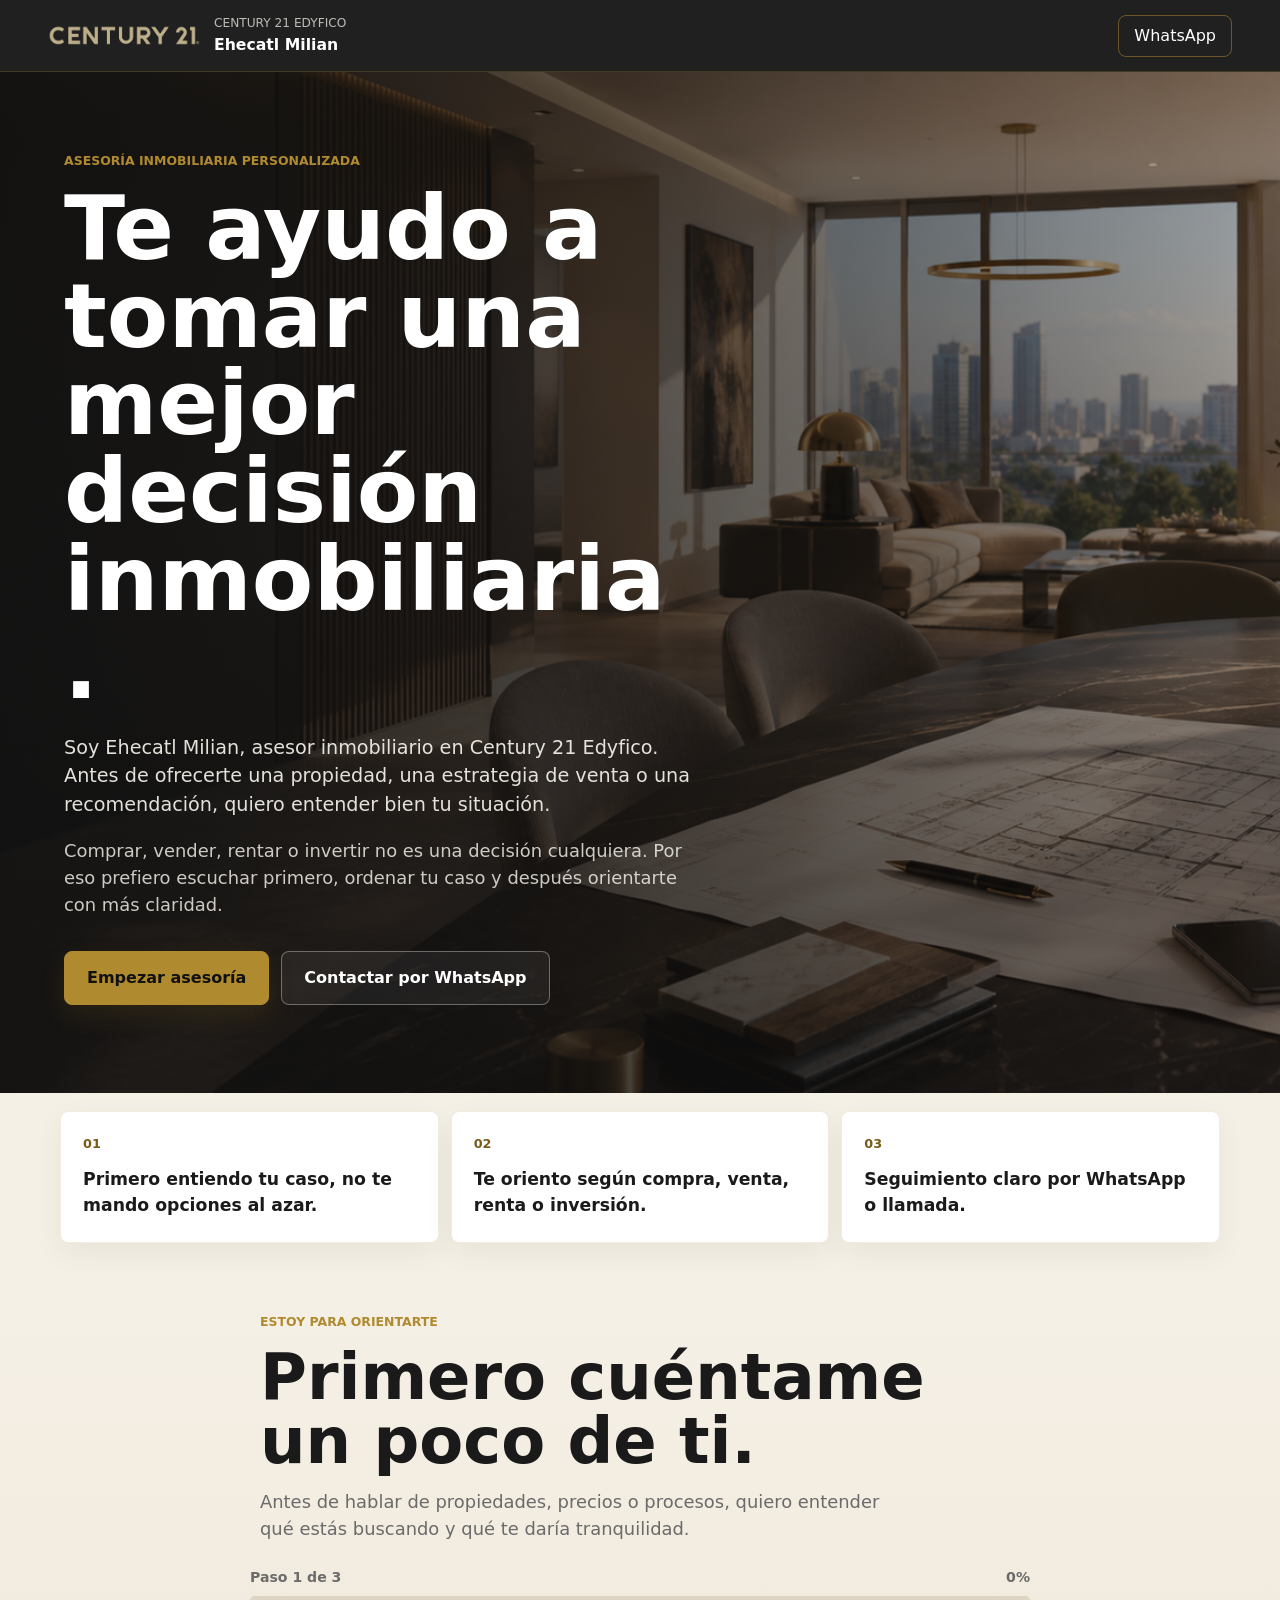
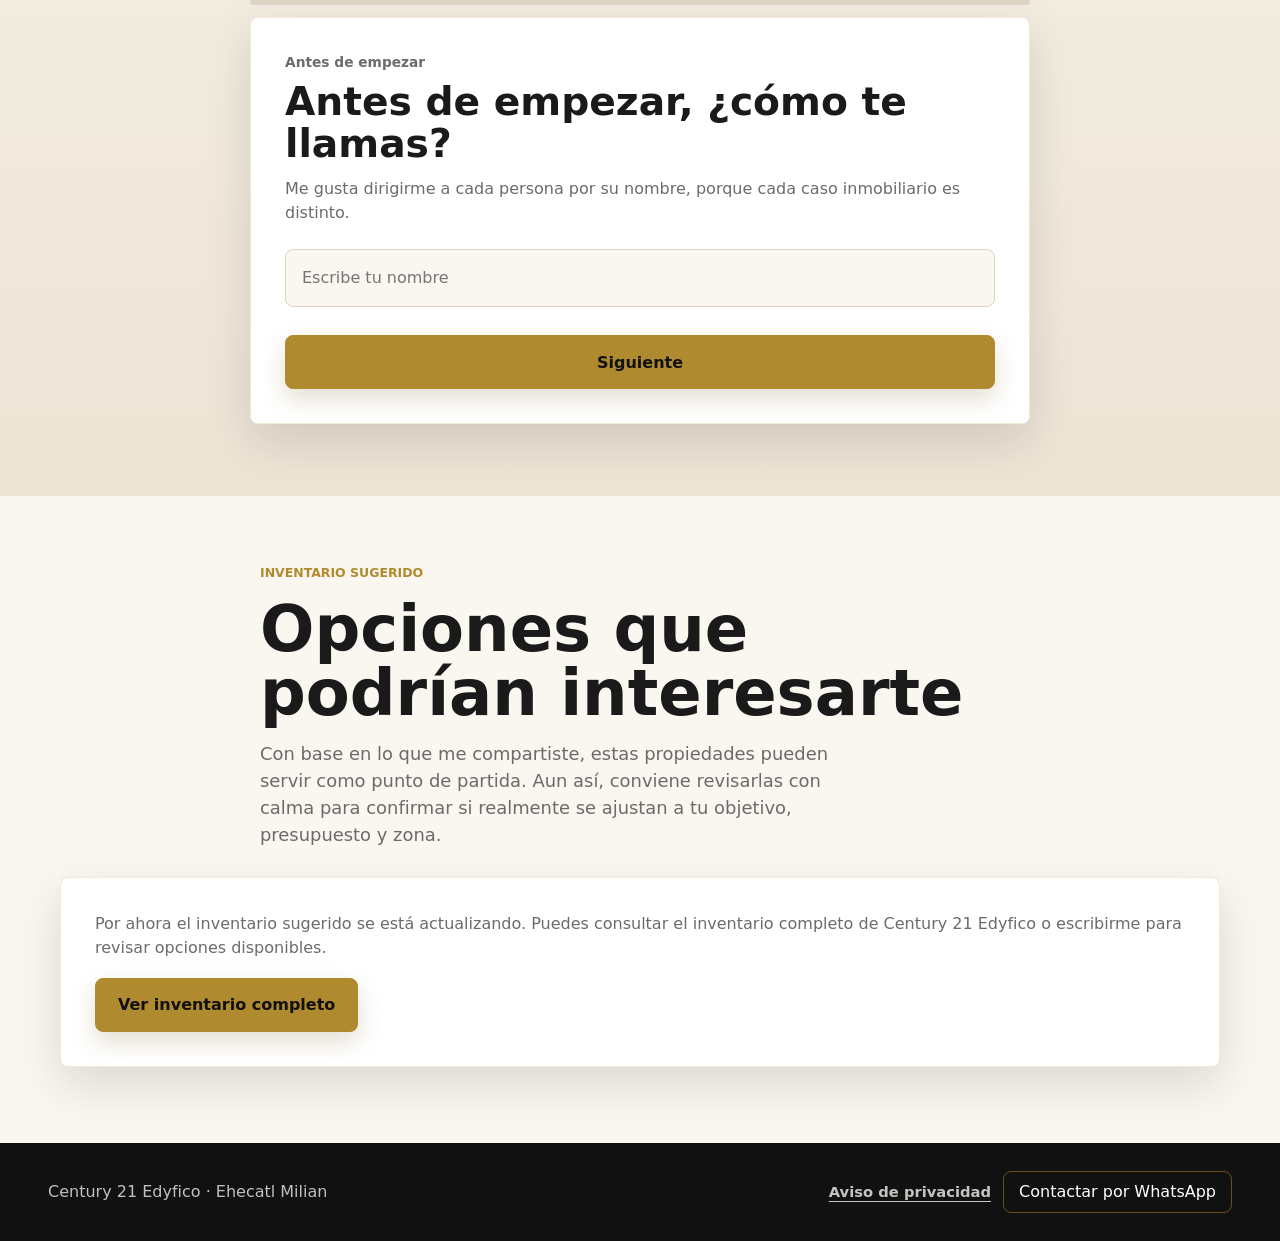
==== index.html @ 26f08b49 "Expose telegram message in CRM payload" ====
<!doctype html>
<html lang="es-MX">
  <head>
    <meta charset="utf-8" />
    <meta name="viewport" content="width=device-width, initial-scale=1" />
    <meta
      name="description"
      content="Asesoría inmobiliaria inicial con Ehecatl Milian, asesor inmobiliario de Century 21 Edyfico."
    />
    <meta name="referrer" content="strict-origin-when-cross-origin" />
    <meta
      http-equiv="Content-Security-Policy"
      content="default-src 'self'; img-src 'self' data:; style-src 'self' 'unsafe-inline'; script-src 'self'; connect-src 'self' https://hook.us2.make.com; form-action 'self' https://wa.me https://api.whatsapp.com; base-uri 'self'; object-src 'none';"
    />
    <title>Ehecatl Milian | Century 21 Edyfico</title>
    <link rel="preload" href="assets/hero-real-estate.png" as="image" />
    <link rel="stylesheet" href="style.css" />
  </head>
  <body>
    <header class="site-header">
      <a class="brand" href="#inicio" aria-label="Ehecatl Milian, Century 21 Edyfico">
        <img class="brand-logo" src="assets/century21-logo.png" alt="Century 21" />
        <span class="brand-copy">
          <span>Century 21 Edyfico</span>
          <strong>Ehecatl Milian</strong>
        </span>
      </a>
      <button class="header-whatsapp" type="button" data-whatsapp-quick>
        WhatsApp
      </button>
    </header>

    <main id="inicio">
      <section class="hero" aria-labelledby="hero-title">
        <img
          class="hero-image"
          src="assets/hero-real-estate.png"
          alt="Interior residencial premium con planos arquitectónicos sobre una mesa"
        />
        <div class="hero-overlay" aria-hidden="true"></div>
        <div class="hero-content">
          <p class="eyebrow">Asesoría inmobiliaria personalizada</p>
          <h1 id="hero-title">Te ayudo a tomar una mejor decisión inmobiliaria.</h1>
          <p class="hero-subtitle">
            Soy Ehecatl Milian, asesor inmobiliario en Century 21 Edyfico. Antes de
            ofrecerte una propiedad, una estrategia de venta o una recomendación,
            quiero entender bien tu situación.
          </p>
          <p class="hero-warm">
            Comprar, vender, rentar o invertir no es una decisión cualquiera. Por eso
            prefiero escuchar primero, ordenar tu caso y después orientarte con más claridad.
          </p>
          <div class="hero-actions">
            <a class="button button-primary" href="#asesoria">Empezar asesoría</a>
            <button class="button button-secondary" type="button" data-whatsapp-quick>
              Contactar por WhatsApp
            </button>
          </div>
        </div>
      </section>

      <section class="trust-section" aria-label="Forma de trabajo">
        <div class="trust-grid">
          <article class="trust-card">
            <span class="trust-number">01</span>
            <p>Primero entiendo tu caso, no te mando opciones al azar.</p>
          </article>
          <article class="trust-card">
            <span class="trust-number">02</span>
            <p>Te oriento según compra, venta, renta o inversión.</p>
          </article>
          <article class="trust-card">
            <span class="trust-number">03</span>
            <p>Seguimiento claro por WhatsApp o llamada.</p>
          </article>
        </div>
      </section>

      <section class="advice-section" id="asesoria" aria-labelledby="form-title">
        <div class="section-heading">
          <p class="eyebrow">Estoy para orientarte</p>
          <h2 id="form-title">Primero cuéntame un poco de ti.</h2>
          <p>
            Antes de hablar de propiedades, precios o procesos, quiero entender qué estás
            buscando y qué te daría tranquilidad.
          </p>
        </div>

        <div class="form-shell">
          <div class="progress-area" aria-live="polite">
            <div class="progress-meta">
              <span id="progressLabel">Paso 1</span>
              <span id="progressPercent">0%</span>
            </div>
            <div class="progress-track" aria-hidden="true">
              <span id="progressBar" class="progress-bar"></span>
            </div>
          </div>

          <form id="advisoryForm" class="question-card" novalidate>
            <div class="form-honeypot" aria-hidden="true">
              <label for="website">Sitio web</label>
              <input id="website" name="website" type="text" tabindex="-1" autocomplete="off" />
            </div>
            <div id="questionMount"></div>
            <p id="formError" class="form-error" role="alert" hidden></p>
            <div class="form-actions">
              <button id="backButton" class="button button-ghost" type="button">
                Regresar
              </button>
              <button id="nextButton" class="button button-primary" type="submit">
                Continuar
              </button>
            </div>
          </form>

          <section id="finishScreen" class="finish-card" hidden aria-labelledby="finish-title">
            <p class="eyebrow">Solicitud recibida</p>
            <h2 id="finish-title">Gracias, ya puedo orientarte mejor.</h2>
            <p id="finishMessage">
              Gracias por compartir tu información. Revisaré tus respuestas y me pondré
              en contacto contigo para ayudarte según tu objetivo inmobiliario.
            </p>
            <button id="sendWhatsappButton" class="button button-primary" type="button">
              Enviar por WhatsApp
            </button>
          </section>
        </div>
      </section>

      <section class="inventory-section" id="inventario" aria-labelledby="inventory-title">
        <div class="section-heading inventory-heading">
          <p class="eyebrow">Inventario sugerido</p>
          <h2 id="inventory-title">Opciones que podrían interesarte</h2>
          <p>
            Con base en lo que me compartiste, estas propiedades pueden servir como punto
            de partida. Aun así, conviene revisarlas con calma para confirmar si realmente
            se ajustan a tu objetivo, presupuesto y zona.
          </p>
        </div>

        <div class="inventory-shell">
          <div id="propertyGrid" class="property-grid" aria-live="polite"></div>

          <div id="inventoryEmpty" class="inventory-empty" hidden>
            <p>
              Por ahora el inventario sugerido se está actualizando. Puedes consultar el
              inventario completo de Century 21 Edyfico o escribirme para revisar opciones
              disponibles.
            </p>
            <a
              class="button button-primary"
              href="https://century21mexico.com/busqueda/oficina_632-century-21-edyfico_local"
              target="_blank"
              rel="noopener noreferrer"
            >
              Ver inventario completo
            </a>
          </div>

          <p id="inventoryDisclaimer" class="inventory-disclaimer" hidden>
            La disponibilidad, precios y características pueden cambiar sin previo aviso.
            La información debe verificarse antes de tomar una decisión.
          </p>
        </div>
      </section>
    </main>

    <footer class="site-footer">
      <p>Century 21 Edyfico · Ehecatl Milian</p>
      <div class="footer-actions">
        <a href="aviso-privacidad.html" target="_blank" rel="noopener noreferrer">
          Aviso de privacidad
        </a>
        <button type="button" data-whatsapp-quick>Contactar por WhatsApp</button>
      </div>
    </footer>

    <noscript>
      <p class="noscript-message">
        Este formulario necesita JavaScript activo para funcionar correctamente.
      </p>
    </noscript>

    <script src="script.js?v=mark-i-telegram-message-1"></script>
  </body>
</html>
---- style.css ----
:root {
  --black: #111111;
  --ink: #1a1a1a;
  --charcoal: #3a3a3a;
  --gold: #b08a2e;
  --gold-soft: #c9a44a;
  --gold-deep: #7a5a18;
  --white: #ffffff;
  --ivory: #faf7f0;
  --paper: #f5f0e6;
  --line: #ddd3c2;
  --muted: #6b6b6b;
  --danger: #982f2f;
  --shadow: 0 18px 48px rgba(17, 17, 17, 0.13);
  color-scheme: light;
}

* {
  box-sizing: border-box;
}

html {
  scroll-behavior: smooth;
}

body {
  margin: 0;
  background: var(--paper);
  color: var(--ink);
  font-family: Inter, ui-sans-serif, system-ui, -apple-system, BlinkMacSystemFont,
    "Segoe UI", sans-serif;
  line-height: 1.5;
  text-rendering: optimizeLegibility;
}

button,
input,
textarea {
  font: inherit;
}

button:disabled {
  cursor: not-allowed;
  opacity: 0.62;
}

button,
a {
  -webkit-tap-highlight-color: transparent;
}

a {
  color: inherit;
  text-decoration: none;
}

.site-header {
  position: sticky;
  top: 0;
  z-index: 20;
  display: flex;
  align-items: center;
  justify-content: space-between;
  gap: 16px;
  min-height: 72px;
  padding: 12px clamp(18px, 4vw, 48px);
  background: rgba(17, 17, 17, 0.93);
  color: var(--white);
  border-bottom: 1px solid rgba(176, 138, 46, 0.22);
  backdrop-filter: blur(14px);
}

.brand {
  display: inline-flex;
  align-items: center;
  gap: 12px;
  min-width: 0;
}

.brand-mark {
  display: grid;
  flex: 0 0 44px;
  width: 44px;
  height: 44px;
  place-items: center;
  border: 1px solid var(--gold);
  color: var(--gold);
  font-size: 0.86rem;
  font-weight: 800;
  letter-spacing: 0;
}

.brand-logo {
  display: block;
  flex: 0 1 clamp(112px, 22vw, 154px);
  width: clamp(112px, 22vw, 154px);
  max-height: 44px;
  object-fit: contain;
}

.brand-copy {
  display: grid;
  gap: 1px;
  min-width: 0;
}

.brand-copy span {
  color: rgba(250, 247, 240, 0.72);
  font-size: 0.76rem;
  text-transform: uppercase;
  letter-spacing: 0;
}

.brand-copy strong {
  overflow: hidden;
  color: var(--white);
  font-size: 0.98rem;
  font-weight: 700;
  text-overflow: ellipsis;
  white-space: nowrap;
}

.header-whatsapp,
.site-footer button {
  display: inline-flex;
  align-items: center;
  justify-content: center;
  border: 1px solid rgba(176, 138, 46, 0.52);
  background: transparent;
  color: var(--white);
  min-height: 42px;
  padding: 0 15px;
  border-radius: 8px;
  cursor: pointer;
}

.header-whatsapp:hover,
.site-footer button:hover {
  background: rgba(176, 138, 46, 0.12);
  border-color: var(--gold-soft);
}

.hero {
  position: relative;
  display: grid;
  min-height: calc(88svh - 72px);
  overflow: hidden;
  isolation: isolate;
}

.hero-image,
.hero-overlay {
  position: absolute;
  inset: 0;
  width: 100%;
  height: 100%;
}

.hero-image {
  z-index: -2;
  object-fit: cover;
  object-position: 58% center;
}

.hero-overlay {
  z-index: -1;
  background:
    linear-gradient(90deg, rgba(17, 17, 17, 0.91) 0%, rgba(17, 17, 17, 0.7) 42%, rgba(17, 17, 17, 0.25) 100%),
    linear-gradient(0deg, rgba(17, 17, 17, 0.42), rgba(122, 90, 24, 0.08));
}

.hero-content {
  width: min(100%, 760px);
  align-self: center;
  padding: 56px clamp(20px, 5vw, 64px) 72px;
  color: var(--white);
}

.eyebrow {
  margin: 0 0 14px;
  color: var(--gold);
  font-size: 0.78rem;
  font-weight: 800;
  letter-spacing: 0;
  text-transform: uppercase;
}

h1,
h2,
h3,
p {
  overflow-wrap: anywhere;
}

h1 {
  max-width: 12ch;
  margin: 0;
  font-size: clamp(2.35rem, 12vw, 5.6rem);
  line-height: 0.98;
  letter-spacing: 0;
}

.hero-subtitle {
  max-width: 660px;
  margin: 22px 0 0;
  color: rgba(250, 247, 240, 0.9);
  font-size: clamp(1rem, 2.6vw, 1.2rem);
}

.hero-warm {
  max-width: 650px;
  margin: 18px 0 0;
  color: rgba(250, 247, 240, 0.8);
  font-size: clamp(0.98rem, 2.4vw, 1.12rem);
}

.hero-actions,
.form-actions {
  display: flex;
  flex-wrap: wrap;
  gap: 12px;
}

.hero-actions {
  margin-top: 32px;
}

.button {
  display: inline-flex;
  align-items: center;
  justify-content: center;
  min-height: 54px;
  padding: 0 22px;
  border: 1px solid transparent;
  border-radius: 8px;
  font-weight: 800;
  line-height: 1.1;
  text-align: center;
  cursor: pointer;
  transition:
    transform 160ms ease,
    border-color 160ms ease,
    background-color 160ms ease,
    color 160ms ease;
}

.button:focus-visible,
.choice-control input:focus-visible + span,
.field-control:focus-visible,
.checkbox-control input:focus-visible + span::before {
  outline: 3px solid rgba(176, 138, 46, 0.36);
  outline-offset: 3px;
}

.button:active {
  transform: translateY(1px);
}

.button-primary {
  background: var(--gold);
  color: var(--black);
  border-color: var(--gold);
  box-shadow: 0 10px 24px rgba(122, 90, 24, 0.2);
}

.button-primary:hover {
  background: var(--gold-soft);
  border-color: var(--gold-soft);
}

.button-secondary {
  background: rgba(250, 247, 240, 0.06);
  color: var(--white);
  border-color: rgba(250, 247, 240, 0.34);
}

.button-secondary:hover {
  background: rgba(176, 138, 46, 0.12);
  border-color: rgba(201, 164, 74, 0.78);
}

.button-ghost {
  background: transparent;
  color: var(--ink);
  border-color: var(--line);
}

.button-ghost:hover {
  border-color: var(--gold-deep);
  background: rgba(176, 138, 46, 0.07);
}

.trust-section {
  padding: 18px clamp(18px, 4vw, 48px) 52px;
  background: var(--paper);
}

.trust-grid {
  display: grid;
  grid-template-columns: 1fr;
  gap: 12px;
  max-width: 1160px;
  margin: 0 auto;
}

.trust-card {
  display: grid;
  gap: 14px;
  min-height: 132px;
  padding: 22px;
  background: var(--white);
  border: 1px solid rgba(176, 138, 46, 0.16);
  border-radius: 8px;
  box-shadow: 0 10px 30px rgba(17, 17, 17, 0.055);
}

.trust-number {
  color: var(--gold-deep);
  font-size: 0.8rem;
  font-weight: 900;
}

.trust-card p {
  margin: 0;
  font-size: 1.08rem;
  font-weight: 750;
}

.advice-section {
  scroll-margin-top: 90px;
  padding: 18px clamp(18px, 4vw, 48px) 72px;
  background:
    linear-gradient(180deg, var(--paper) 0%, #ede4d5 100%);
}

.section-heading {
  max-width: 760px;
  margin: 0 auto 24px;
}

.section-heading h2 {
  margin: 0;
  font-size: clamp(2rem, 8vw, 4rem);
  line-height: 1;
  letter-spacing: 0;
}

.section-heading p:not(.eyebrow) {
  max-width: 620px;
  margin: 16px 0 0;
  color: var(--muted);
  font-size: clamp(1rem, 2.4vw, 1.12rem);
}

.form-shell {
  max-width: 780px;
  margin: 0 auto;
}

.progress-area {
  margin-bottom: 12px;
  color: var(--muted);
}

.progress-meta {
  display: flex;
  justify-content: space-between;
  gap: 16px;
  margin-bottom: 8px;
  font-size: 0.88rem;
  font-weight: 800;
}

.progress-track {
  width: 100%;
  height: 9px;
  overflow: hidden;
  background: #ded5c4;
  border-radius: 999px;
}

.progress-bar {
  display: block;
  width: 0%;
  height: 100%;
  background: linear-gradient(90deg, var(--gold-deep), var(--gold));
  border-radius: inherit;
  transition: width 220ms ease;
}

.question-card,
.finish-card {
  scroll-margin-top: 90px;
  background: var(--white);
  border: 1px solid rgba(176, 138, 46, 0.18);
  border-radius: 8px;
  box-shadow: var(--shadow);
}

.question-card {
  padding: clamp(20px, 4vw, 34px);
}

.finish-card {
  padding: clamp(24px, 5vw, 42px);
}

.question-kicker {
  margin: 0 0 8px;
  color: var(--muted);
  font-size: 0.86rem;
  font-weight: 800;
}

.question-title {
  margin: 0;
  color: var(--ink);
  font-size: clamp(1.55rem, 6vw, 2.45rem);
  line-height: 1.08;
  letter-spacing: 0;
}

.question-help {
  margin: 12px 0 0;
  color: var(--muted);
  font-size: 1rem;
}

.open-field-note {
  margin: 18px 0 0;
  color: var(--muted);
  font-size: 0.92rem;
}

.group-fields {
  display: grid;
  gap: 22px;
  margin-top: 24px;
}

.group-field {
  display: grid;
  gap: 10px;
}

.group-label {
  margin: 0;
  color: var(--ink);
  font-weight: 850;
}

.group-help,
.multi-counter {
  margin: 0;
  color: var(--muted);
  font-size: 0.92rem;
}

.group-field .choices,
.group-field .field-control,
.group-field .checkbox-control,
.group-field .open-field-note {
  margin-top: 0;
}

.choices,
.field-group {
  margin: 24px 0 0;
  padding: 0;
  border: 0;
}

.choices-grid {
  display: grid;
  gap: 10px;
}

.choice-control {
  display: block;
  cursor: pointer;
}

.choice-control input,
.checkbox-control input {
  position: absolute;
  opacity: 0;
  pointer-events: none;
}

.choice-control span {
  display: flex;
  align-items: center;
  min-height: 58px;
  padding: 15px 16px;
  border: 1px solid var(--line);
  border-radius: 8px;
  background: var(--ivory);
  color: var(--ink);
  font-weight: 750;
  transition:
    border-color 160ms ease,
    background-color 160ms ease,
    transform 160ms ease;
}

.choice-control:hover span {
  border-color: rgba(176, 138, 46, 0.58);
  background: #fffaf0;
}

.choice-control input:checked + span {
  background: var(--black);
  color: var(--white);
  border-color: var(--black);
  box-shadow: inset 4px 0 0 var(--gold);
}

.field-control {
  display: block;
  width: 100%;
  min-height: 58px;
  margin-top: 24px;
  padding: 15px 16px;
  background: var(--ivory);
  color: var(--ink);
  border: 1px solid var(--line);
  border-radius: 8px;
}

.field-control:focus {
  background: var(--white);
  border-color: var(--gold);
}

textarea.field-control {
  min-height: 132px;
  resize: vertical;
}

.checkbox-control {
  display: block;
  margin-top: 24px;
  cursor: pointer;
}

.checkbox-control span {
  position: relative;
  display: block;
  padding-left: 42px;
  color: var(--ink);
  font-weight: 700;
}

.checkbox-control span::before {
  position: absolute;
  top: 2px;
  left: 0;
  width: 24px;
  height: 24px;
  border: 1px solid var(--gold-deep);
  border-radius: 6px;
  background: var(--ivory);
  content: "";
}

.checkbox-control span::after {
  position: absolute;
  top: 6px;
  left: 8px;
  width: 7px;
  height: 12px;
  border: solid var(--black);
  border-width: 0 3px 3px 0;
  content: "";
  opacity: 0;
  transform: rotate(45deg);
}

.checkbox-control input:checked + span::before {
  background: var(--gold);
}

.checkbox-control input:checked + span::after {
  opacity: 1;
}

.checkbox-control a {
  color: var(--gold-deep);
  font-weight: 800;
  text-decoration: underline;
  text-underline-offset: 3px;
}

.form-error {
  margin: 16px 0 0;
  color: var(--danger);
  font-weight: 800;
}

.form-actions {
  justify-content: space-between;
  margin-top: 28px;
}

.form-honeypot {
  position: absolute;
  left: -10000px;
  width: 1px;
  height: 1px;
  overflow: hidden;
  clip-path: inset(50%);
  white-space: nowrap;
}

.form-actions .button {
  flex: 1 1 150px;
}

.finish-card h2 {
  margin: 0;
  font-size: clamp(1.8rem, 7vw, 3.1rem);
  line-height: 1.05;
  letter-spacing: 0;
}

.finish-card p:not(.eyebrow) {
  margin: 16px 0 24px;
  color: var(--muted);
  font-size: 1.05rem;
}

.inventory-section {
  padding: 68px clamp(18px, 4vw, 48px) 76px;
  background: var(--ivory);
}

.inventory-heading {
  margin-bottom: 28px;
}

.inventory-shell {
  width: min(100%, 1160px);
  margin: 0 auto;
}

.property-grid {
  display: grid;
  grid-template-columns: 1fr;
  gap: 16px;
}

.property-card {
  display: grid;
  overflow: hidden;
  background: var(--white);
  border: 1px solid rgba(176, 138, 46, 0.16);
  border-radius: 8px;
  box-shadow: 0 12px 34px rgba(17, 17, 17, 0.075);
}

.property-media {
  position: relative;
  display: grid;
  aspect-ratio: 16 / 10;
  overflow: hidden;
  background: linear-gradient(135deg, #f2eadb, #ffffff);
}

.property-media img {
  display: block;
  width: 100%;
  height: 100%;
  object-fit: cover;
}

.property-image-placeholder {
  display: grid;
  width: 100%;
  height: 100%;
  place-items: center;
  padding: 18px;
  color: var(--muted);
  font-size: 0.92rem;
  font-weight: 850;
  text-align: center;
}

.property-image-placeholder[hidden] {
  display: none;
}

.property-main-image {
  grid-area: 1 / 1;
}

.property-thumbnails {
  position: absolute;
  right: 10px;
  bottom: 10px;
  left: 10px;
  display: flex;
  gap: 8px;
  pointer-events: none;
}

.property-thumbnail {
  width: 46px;
  height: 36px;
  overflow: hidden;
  padding: 0;
  border: 2px solid rgba(255, 255, 255, 0.78);
  border-radius: 6px;
  background: var(--white);
  cursor: pointer;
  pointer-events: auto;
}

.property-thumbnail.is-active {
  border-color: var(--gold);
}

.property-thumbnail-image {
  width: 100%;
  height: 100%;
  object-fit: cover;
}

.property-image-review {
  position: absolute;
  top: 10px;
  left: 10px;
  padding: 5px 8px;
  border-radius: 999px;
  background: rgba(17, 17, 17, 0.72);
  color: var(--white);
  font-size: 0.74rem;
  font-weight: 850;
}

.property-body {
  display: grid;
  gap: 12px;
  padding: 18px;
}

.property-tags,
.property-metrics,
.property-features,
.property-actions {
  display: flex;
  flex-wrap: wrap;
  gap: 8px;
}

.property-tag {
  display: inline-flex;
  align-items: center;
  min-height: 28px;
  padding: 4px 9px;
  border: 1px solid rgba(176, 138, 46, 0.24);
  border-radius: 999px;
  background: #faf2e1;
  color: var(--gold-deep);
  font-size: 0.78rem;
  font-weight: 850;
}

.property-title {
  margin: 0;
  color: var(--ink);
  font-size: 1.08rem;
  line-height: 1.22;
}

.property-price {
  margin: 0;
  color: var(--black);
  font-size: 1.18rem;
  font-weight: 900;
}

.property-location {
  margin: 0;
  color: var(--muted);
  font-size: 0.95rem;
}

.property-metric,
.property-feature {
  color: var(--charcoal);
  font-size: 0.88rem;
  font-weight: 750;
}

.property-feature {
  color: var(--muted);
}

.property-actions {
  margin-top: 4px;
}

.property-actions .button {
  flex: 1 1 150px;
  min-height: 46px;
  padding: 0 14px;
}

.button-disabled,
.button-disabled:hover {
  background: #eee6d8;
  color: var(--muted);
  border-color: #ddd3c2;
  box-shadow: none;
  cursor: not-allowed;
}

.inventory-empty {
  display: grid;
  gap: 18px;
  padding: clamp(22px, 5vw, 34px);
  background: var(--white);
  border: 1px solid rgba(176, 138, 46, 0.18);
  border-radius: 8px;
  box-shadow: var(--shadow);
}

.inventory-empty p,
.inventory-disclaimer {
  margin: 0;
  color: var(--muted);
}

.inventory-empty .button {
  width: fit-content;
}

.inventory-disclaimer {
  margin-top: 18px;
  font-size: 0.92rem;
}

.site-footer {
  display: flex;
  flex-wrap: wrap;
  align-items: center;
  justify-content: space-between;
  gap: 14px;
  padding: 28px clamp(18px, 4vw, 48px);
  background: var(--black);
  color: rgba(250, 247, 240, 0.76);
}

.site-footer p {
  margin: 0;
}

.footer-actions {
  display: flex;
  flex-wrap: wrap;
  align-items: center;
  justify-content: flex-start;
  gap: 12px;
}

.footer-actions a {
  color: rgba(250, 247, 240, 0.78);
  font-size: 0.92rem;
  font-weight: 700;
  text-decoration: underline;
  text-underline-offset: 4px;
}

.footer-actions a:hover {
  color: var(--gold);
}

.privacy-main {
  background: var(--paper);
}

.privacy-hero {
  padding: 58px clamp(20px, 5vw, 64px) 38px;
  background:
    linear-gradient(115deg, rgba(17, 17, 17, 0.96), rgba(17, 17, 17, 0.84)),
    url("assets/hero-real-estate.png") center / cover;
  color: var(--white);
}

.privacy-hero-content {
  width: min(100%, 920px);
}

.privacy-hero h1 {
  max-width: 13ch;
  margin: 0;
  font-size: clamp(2.3rem, 10vw, 4.8rem);
  line-height: 1;
}

.privacy-hero p:not(.eyebrow) {
  max-width: 720px;
  margin: 18px 0 0;
  color: rgba(250, 247, 240, 0.84);
  font-size: clamp(1rem, 2.5vw, 1.18rem);
}

.privacy-content {
  width: min(100% - 36px, 920px);
  margin: 0 auto;
  padding: 42px 0 72px;
}

.privacy-card {
  display: grid;
  gap: 24px;
  padding: clamp(22px, 5vw, 44px);
  border: 1px solid var(--line);
  border-radius: 8px;
  background: var(--white);
  box-shadow: var(--shadow);
}

.privacy-section {
  display: grid;
  gap: 10px;
  padding-bottom: 22px;
  border-bottom: 1px solid var(--line);
}

.privacy-section:last-child {
  padding-bottom: 0;
  border-bottom: 0;
}

.privacy-section h2 {
  margin: 0;
  color: var(--ink);
  font-size: clamp(1.25rem, 4vw, 1.7rem);
  line-height: 1.2;
}

.privacy-section h3 {
  margin: 8px 0 0;
  color: var(--ink);
  font-size: 1.02rem;
  line-height: 1.3;
}

.privacy-section p,
.privacy-section li {
  margin: 0;
  color: var(--muted);
}

.privacy-section ul,
.privacy-section ol {
  display: grid;
  gap: 8px;
  margin: 0;
  padding-left: 20px;
}

.privacy-placeholder {
  border-left: 4px solid var(--gold);
  padding: 14px 16px;
  background: #faf2e1;
  color: var(--ink);
  font-weight: 700;
}

.privacy-back {
  width: fit-content;
}

.noscript-message {
  margin: 0;
  padding: 16px;
  background: var(--danger);
  color: var(--white);
  text-align: center;
}

[hidden] {
  display: none !important;
}

@media (min-width: 720px) {
  .hero {
    min-height: calc(90svh - 72px);
  }

  .hero-content {
    padding-top: 80px;
    padding-bottom: 88px;
  }

  .trust-grid {
    grid-template-columns: repeat(3, minmax(0, 1fr));
  }

  .property-grid {
    grid-template-columns: repeat(3, minmax(0, 1fr));
  }

  .choices-grid {
    grid-template-columns: repeat(2, minmax(0, 1fr));
  }

  .choice-control span {
    min-height: 68px;
  }
}

@media (max-width: 430px) {
  .brand {
    gap: 10px;
  }

  .brand-logo {
    flex-basis: 82px;
    width: 82px;
    max-height: 26px;
  }

  .brand-copy span {
    display: none;
  }

  .header-whatsapp {
    min-height: 40px;
    padding: 0 12px;
  }

  .hero-actions .button {
    width: 100%;
  }

  .hero-content {
    padding-top: 46px;
  }

  .form-actions {
    gap: 10px;
  }
}
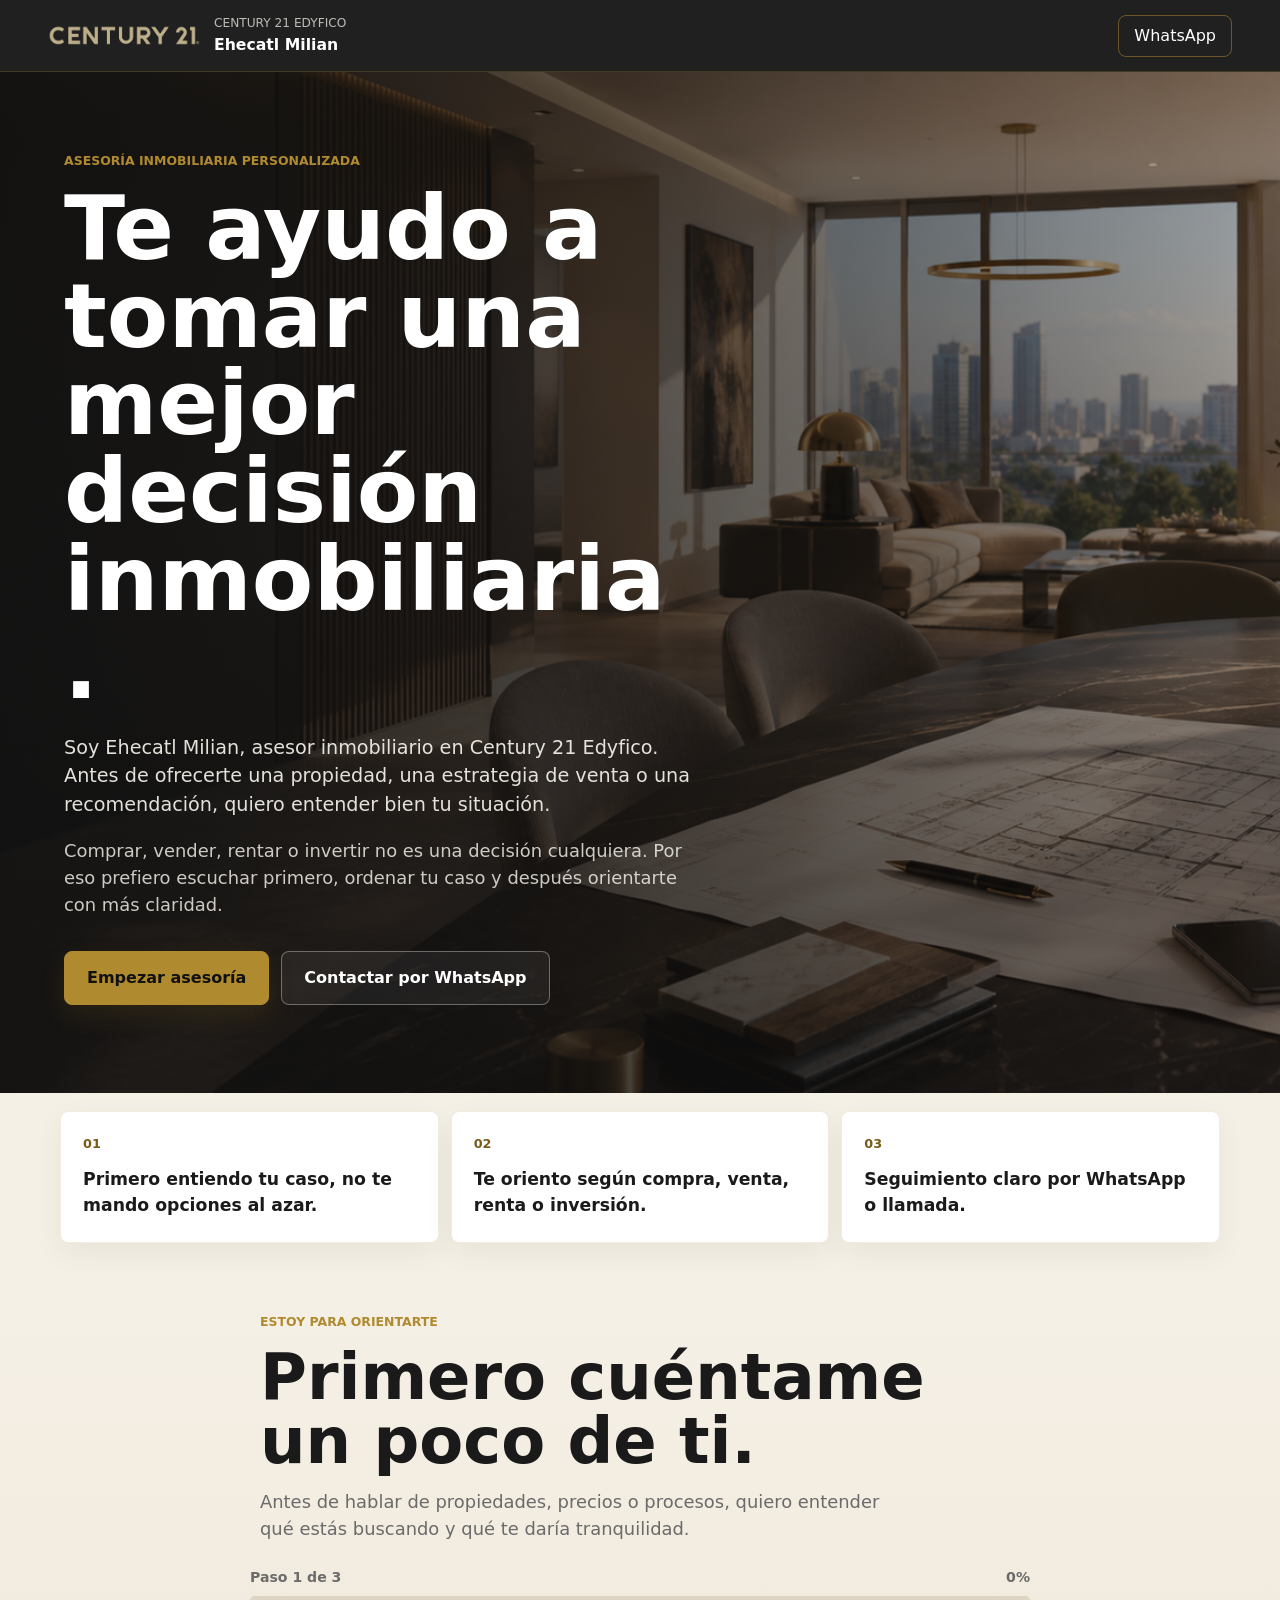
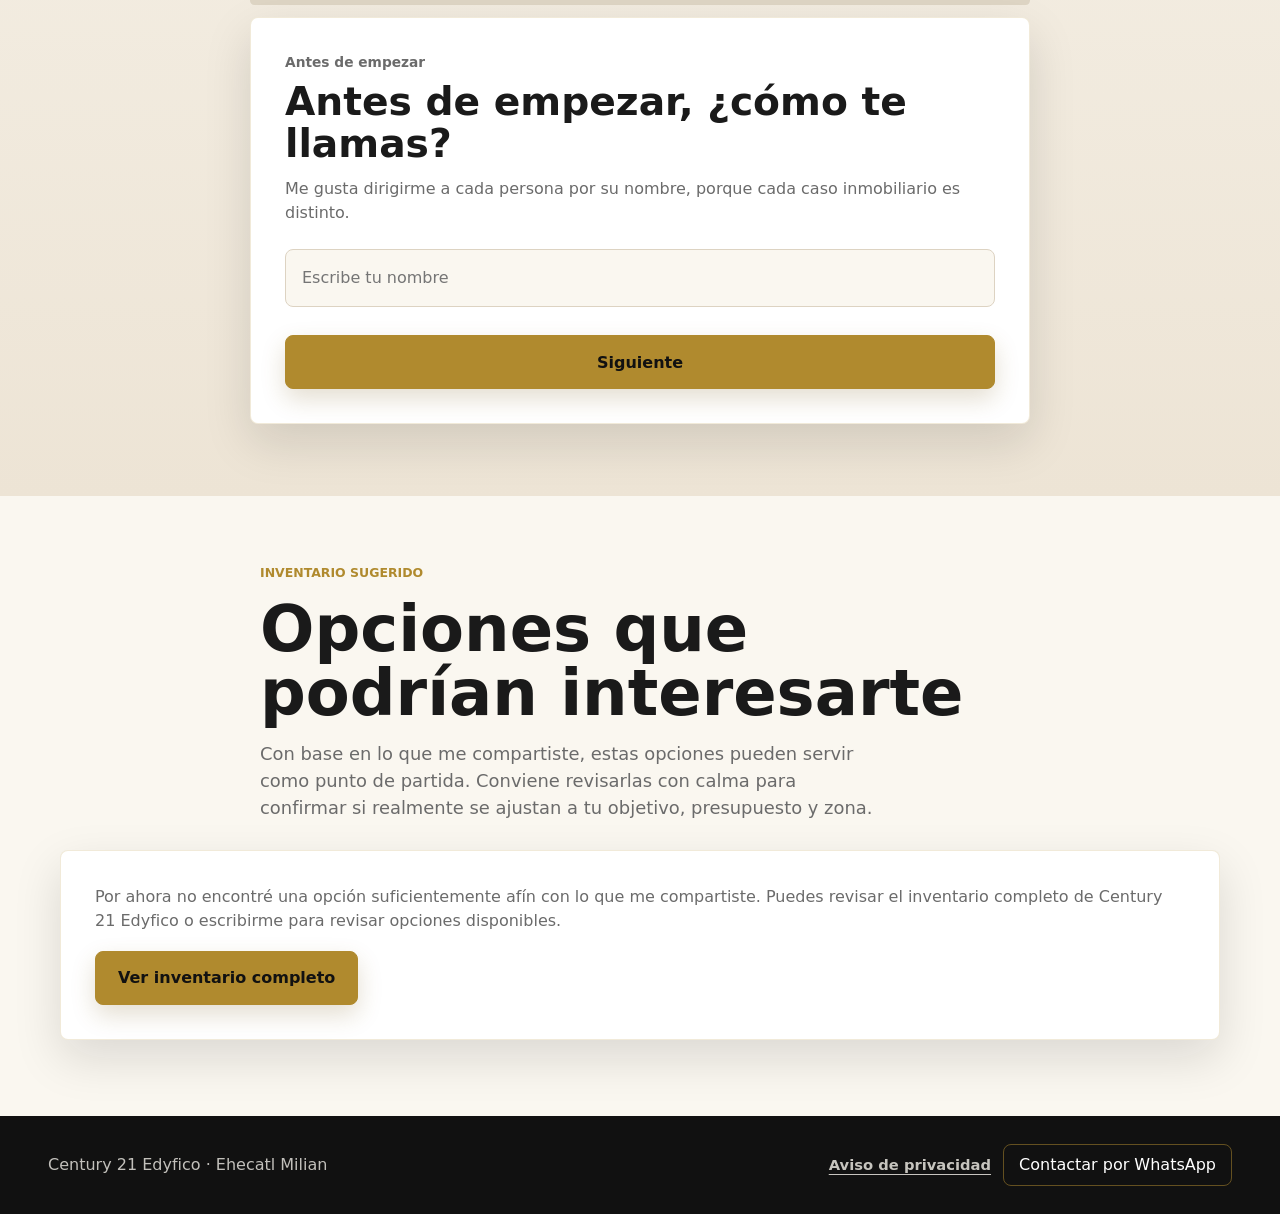
==== commit a321c9b6: "Implement minimal property suggestions" ====
--- a/index.html
+++ b/index.html
@@ -10,7 +10,7 @@
     <meta name="referrer" content="strict-origin-when-cross-origin" />
     <meta
       http-equiv="Content-Security-Policy"
-      content="default-src 'self'; img-src 'self' data:; style-src 'self' 'unsafe-inline'; script-src 'self'; connect-src 'self' https://hook.us2.make.com; form-action 'self' https://wa.me https://api.whatsapp.com; base-uri 'self'; object-src 'none';"
+      content="default-src 'self'; img-src 'self' data: https://cdn.21online.lat https://century21mexico.com; style-src 'self' 'unsafe-inline'; script-src 'self'; connect-src 'self' https://hook.us2.make.com; form-action 'self' https://wa.me https://api.whatsapp.com; base-uri 'self'; object-src 'none';"
     />
     <title>Ehecatl Milian | Century 21 Edyfico</title>
     <link rel="preload" href="assets/hero-real-estate.png" as="image" />
@@ -133,8 +133,8 @@
           <p class="eyebrow">Inventario sugerido</p>
           <h2 id="inventory-title">Opciones que podrían interesarte</h2>
           <p>
-            Con base en lo que me compartiste, estas propiedades pueden servir como punto
-            de partida. Aun así, conviene revisarlas con calma para confirmar si realmente
+            Con base en lo que me compartiste, estas opciones pueden servir como punto
+            de partida. Conviene revisarlas con calma para confirmar si realmente
             se ajustan a tu objetivo, presupuesto y zona.
           </p>
         </div>
@@ -144,9 +144,9 @@
 
           <div id="inventoryEmpty" class="inventory-empty" hidden>
             <p>
-              Por ahora el inventario sugerido se está actualizando. Puedes consultar el
-              inventario completo de Century 21 Edyfico o escribirme para revisar opciones
-              disponibles.
+              Por ahora no encontré una opción suficientemente afín con lo que me compartiste.
+              Puedes revisar el inventario completo de Century 21 Edyfico o escribirme para
+              revisar opciones disponibles.
             </p>
             <a
               class="button button-primary"
@@ -182,6 +182,6 @@
       </p>
     </noscript>
 
-    <script src="script.js?v=mark-i-telegram-message-1"></script>
+    <script src="script.js?v=mark-i-3-suggestions-1"></script>
   </body>
 </html>
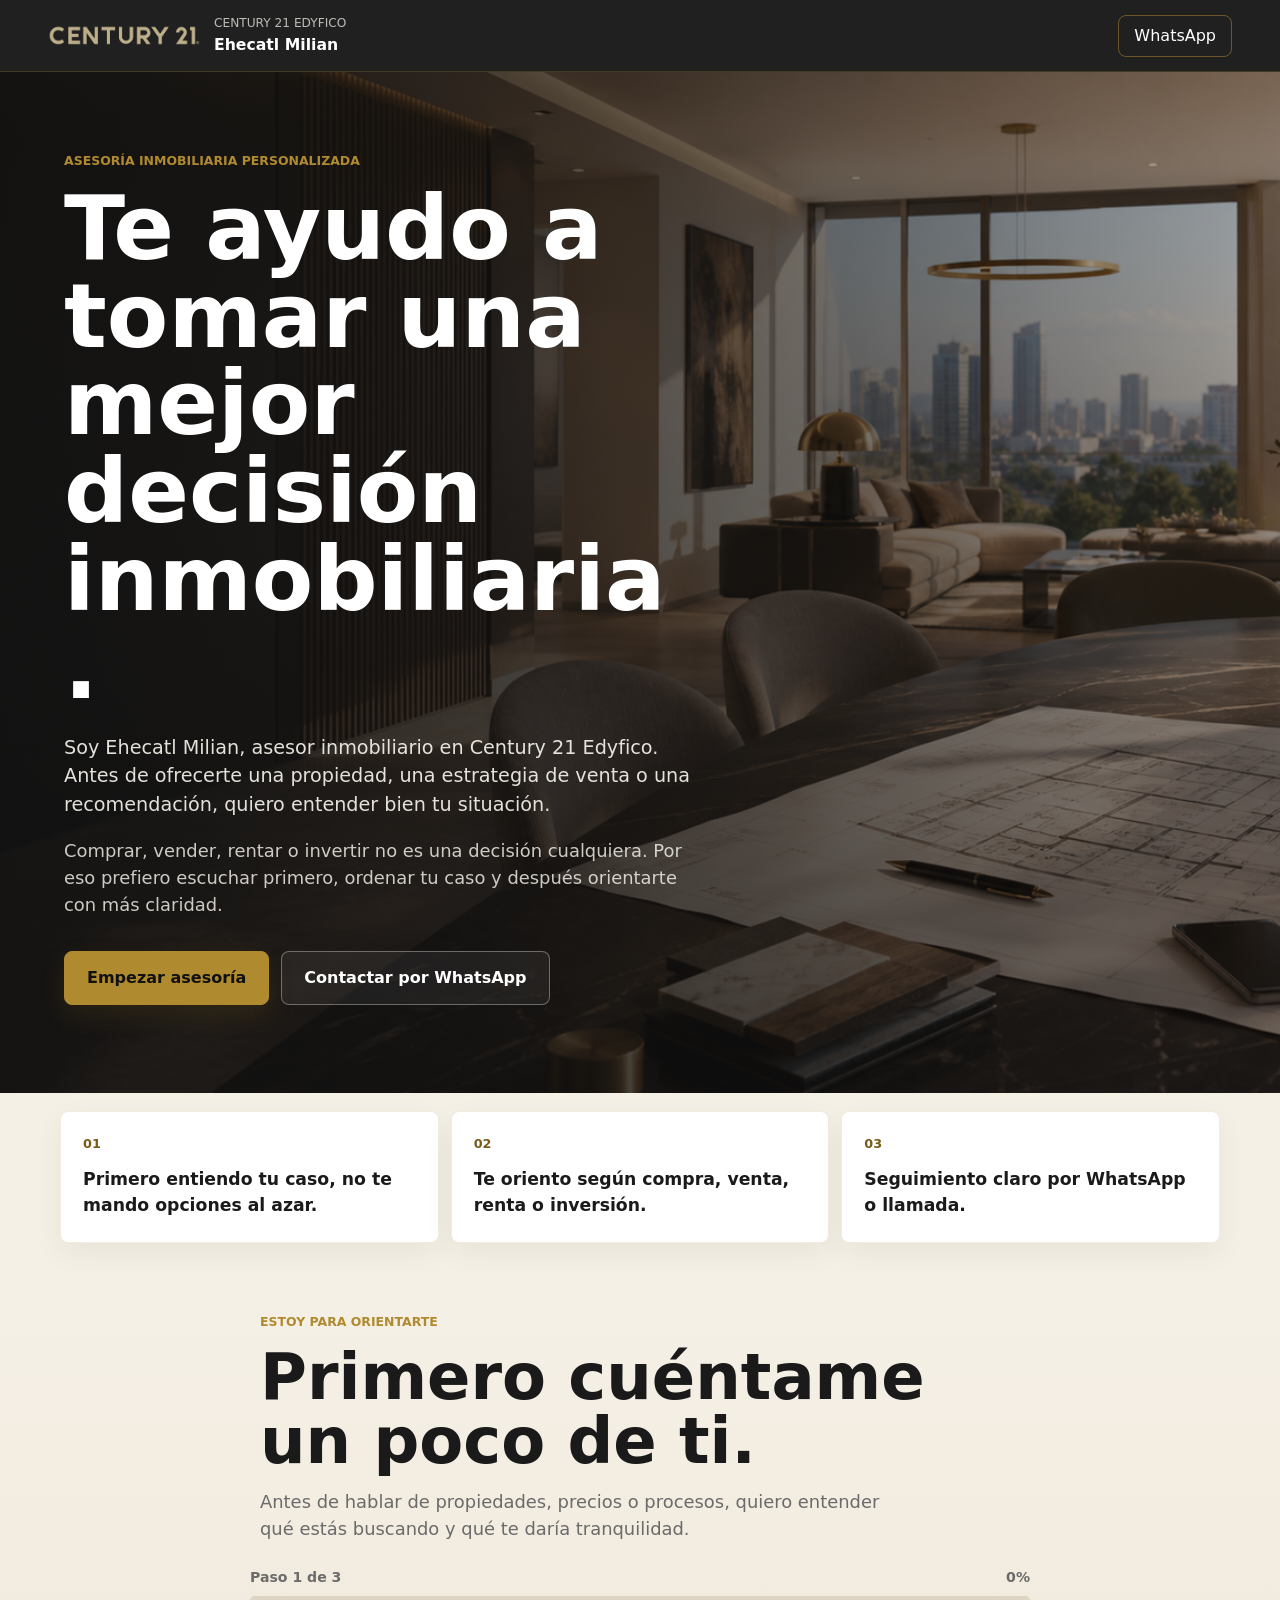
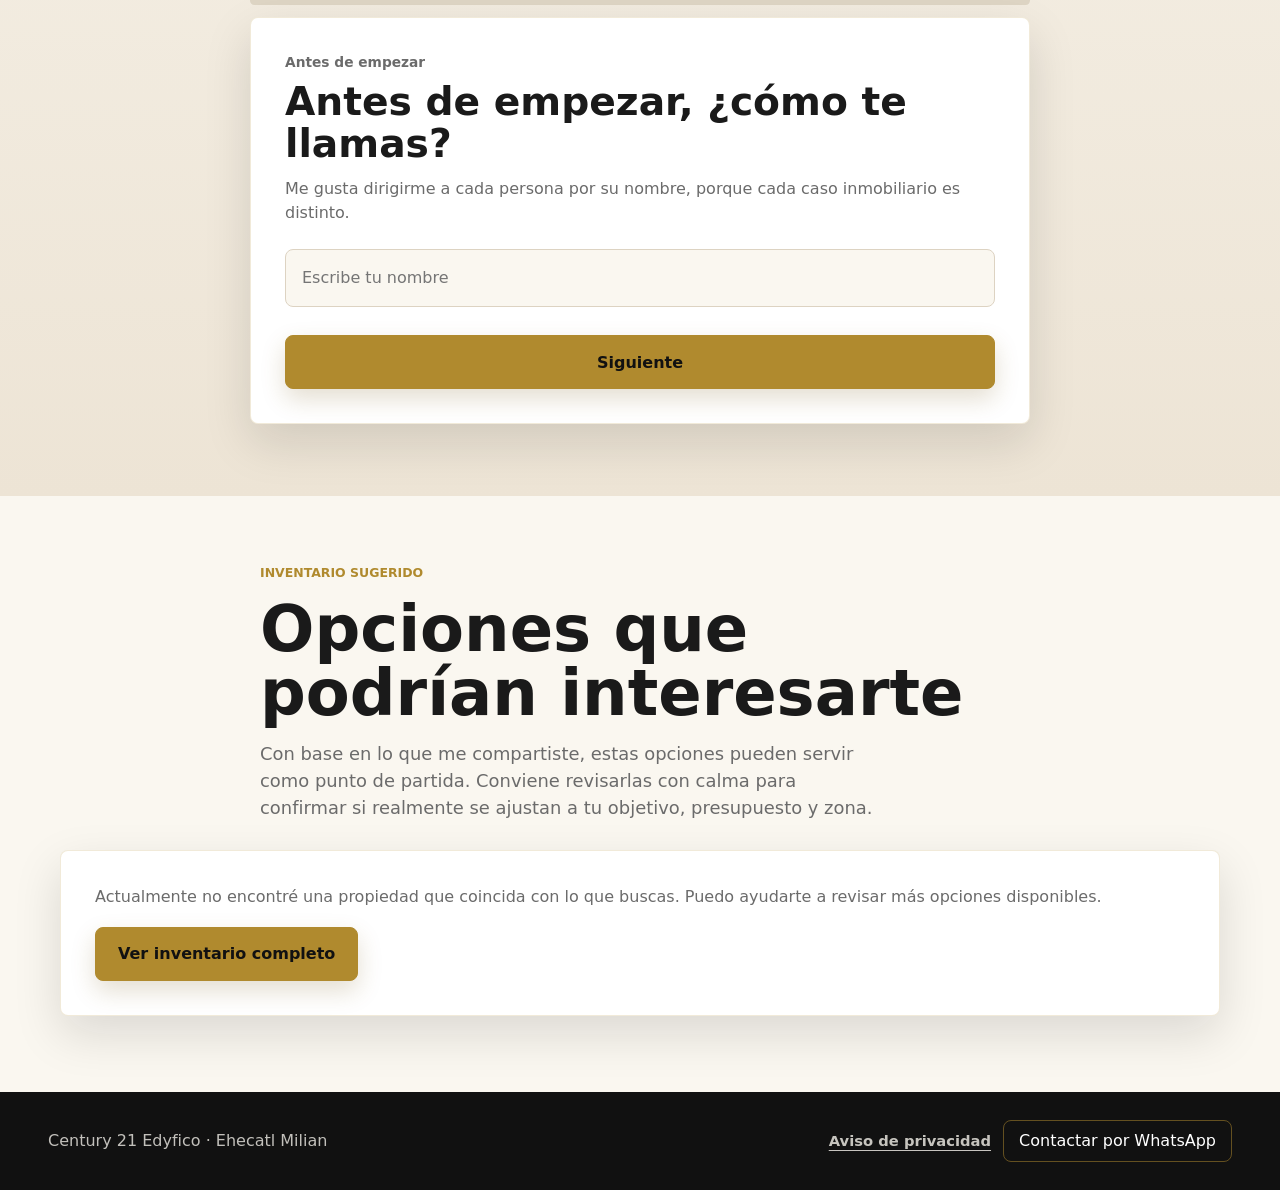
==== commit fc5f2abb: "Simplify final property suggestions" ====
--- a/index.html
+++ b/index.html
@@ -144,9 +144,8 @@
 
           <div id="inventoryEmpty" class="inventory-empty" hidden>
             <p>
-              Por ahora no encontré una opción suficientemente afín con lo que me compartiste.
-              Puedes revisar el inventario completo de Century 21 Edyfico o escribirme para
-              revisar opciones disponibles.
+              Actualmente no encontré una propiedad que coincida con lo que buscas.
+              Puedo ayudarte a revisar más opciones disponibles.
             </p>
             <a
               class="button button-primary"
@@ -182,6 +181,6 @@
       </p>
     </noscript>
 
-    <script src="script.js?v=mark-i-3-suggestions-1"></script>
+    <script src="script.js?v=mark-i-3-simple-suggestions-1"></script>
   </body>
 </html>
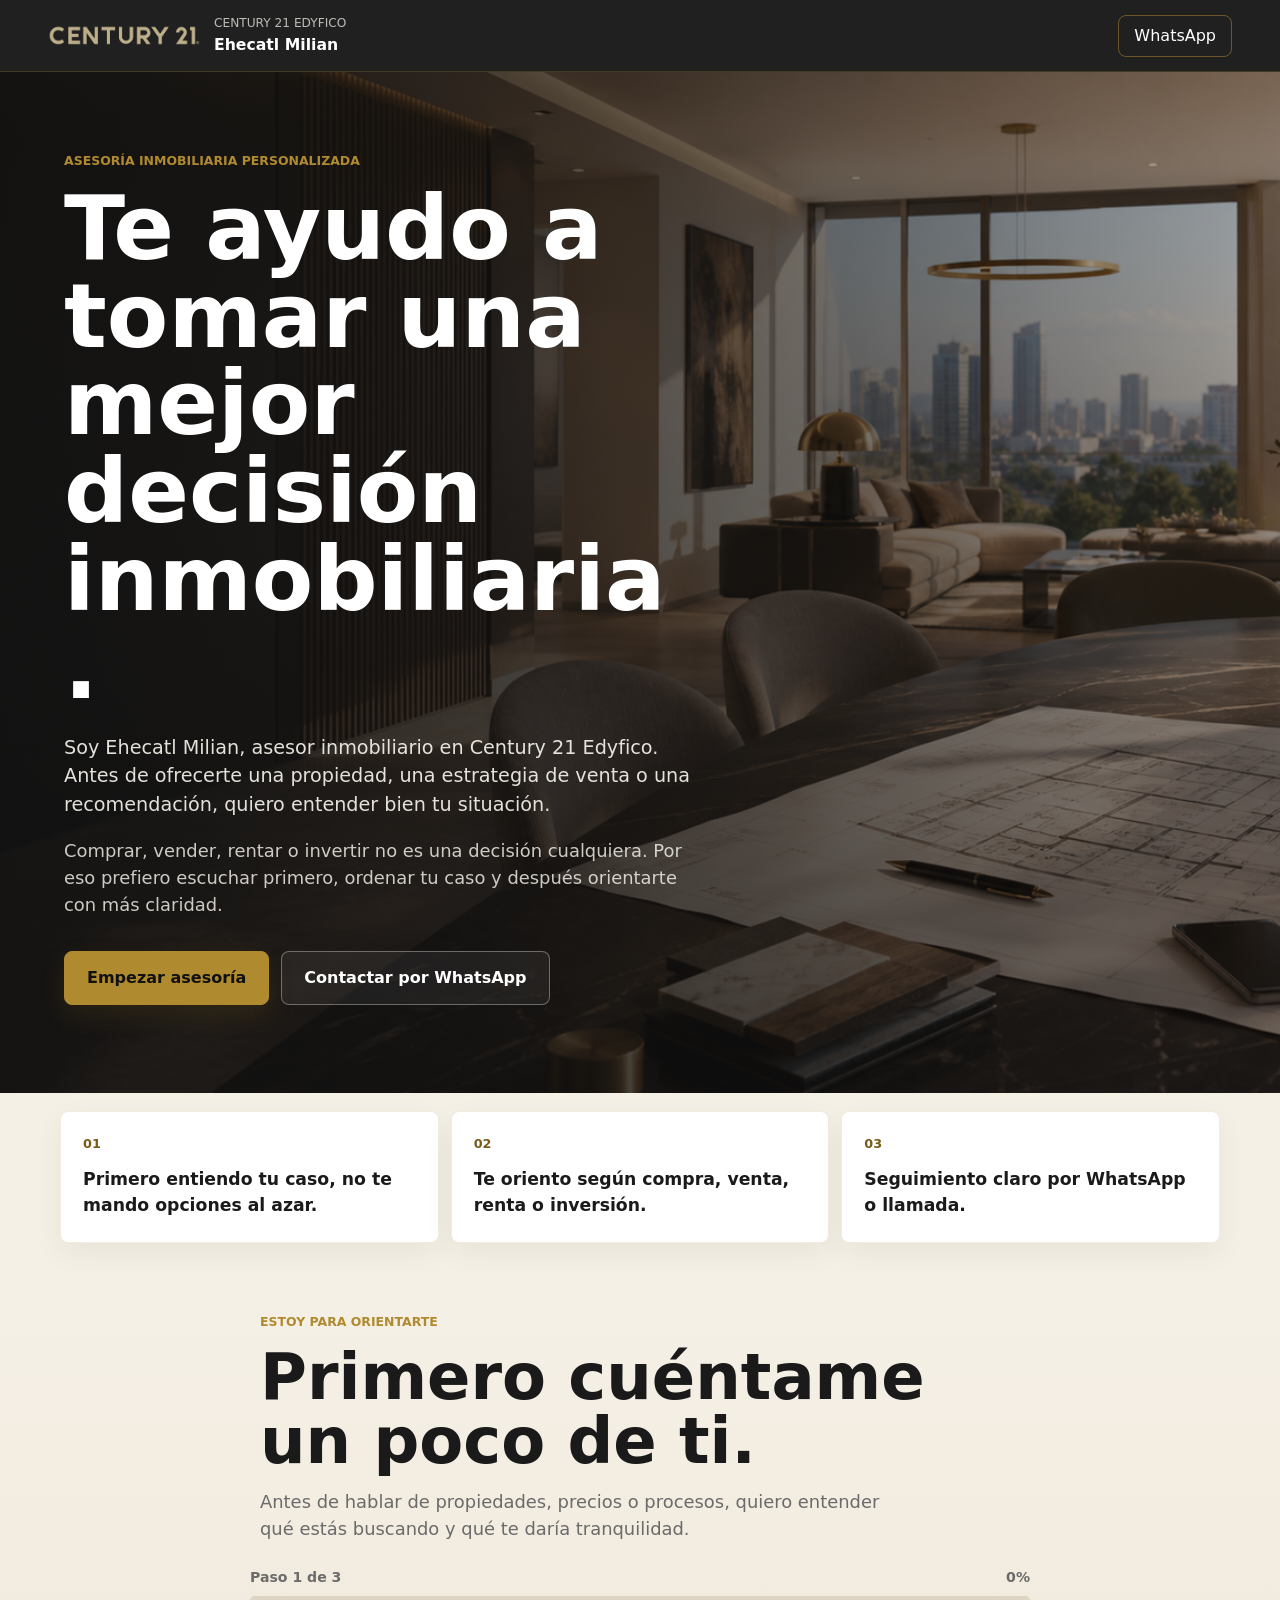
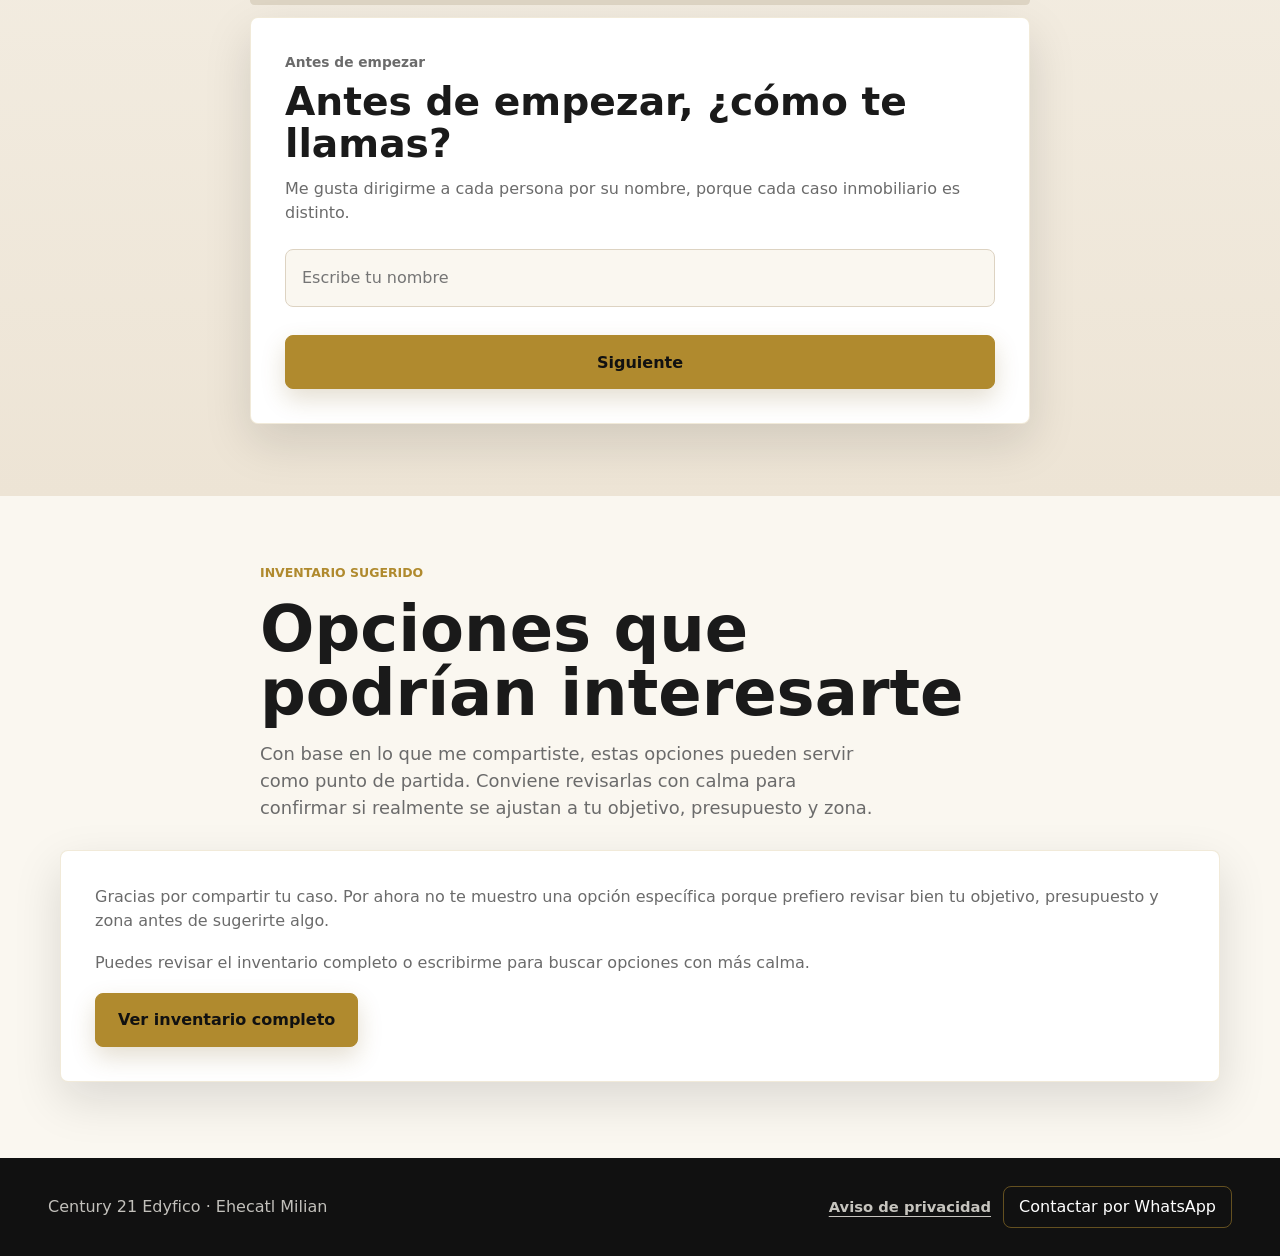
==== commit 6e8547a2: "Pulir copy final y payload CRM" ====
--- a/index.html
+++ b/index.html
@@ -121,6 +121,13 @@
               Gracias por compartir tu información. Revisaré tus respuestas y me pondré
               en contacto contigo para ayudarte según tu objetivo inmobiliario.
             </p>
+            <section id="suggestedPropertiesSection" class="suggested-properties" hidden aria-labelledby="suggested-properties-title">
+              <div class="section-heading suggested-heading">
+                <p class="eyebrow">Opciones sugeridas</p>
+                <h3 id="suggested-properties-title">Opciones que podrían interesarte</h3>
+              </div>
+              <div id="suggestedPropertyGrid" class="property-grid" aria-live="polite"></div>
+            </section>
             <button id="sendWhatsappButton" class="button button-primary" type="button">
               Enviar por WhatsApp
             </button>
@@ -144,8 +151,13 @@
 
           <div id="inventoryEmpty" class="inventory-empty" hidden>
             <p>
-              Actualmente no encontré una propiedad que coincida con lo que buscas.
-              Puedo ayudarte a revisar más opciones disponibles.
+              Gracias por compartir tu caso. Por ahora no te muestro una opción
+              específica porque prefiero revisar bien tu objetivo, presupuesto y
+              zona antes de sugerirte algo.
+            </p>
+            <p>
+              Puedes revisar el inventario completo o escribirme para buscar
+              opciones con más calma.
             </p>
             <a
               class="button button-primary"
--- a/style.css
+++ b/style.css
@@ -402,7 +402,26 @@
 }
 
 .finish-card {
+  display: grid;
+  gap: 18px;
   padding: clamp(24px, 5vw, 42px);
+}
+
+.suggested-properties {
+  display: grid;
+  gap: 16px;
+  margin-top: 8px;
+}
+
+.suggested-heading h3 {
+  margin: 0;
+  color: var(--ink);
+  font-size: clamp(1.2rem, 4.4vw, 2rem);
+  line-height: 1.08;
+}
+
+.suggested-properties .property-grid {
+  gap: 14px;
 }
 
 .question-kicker {
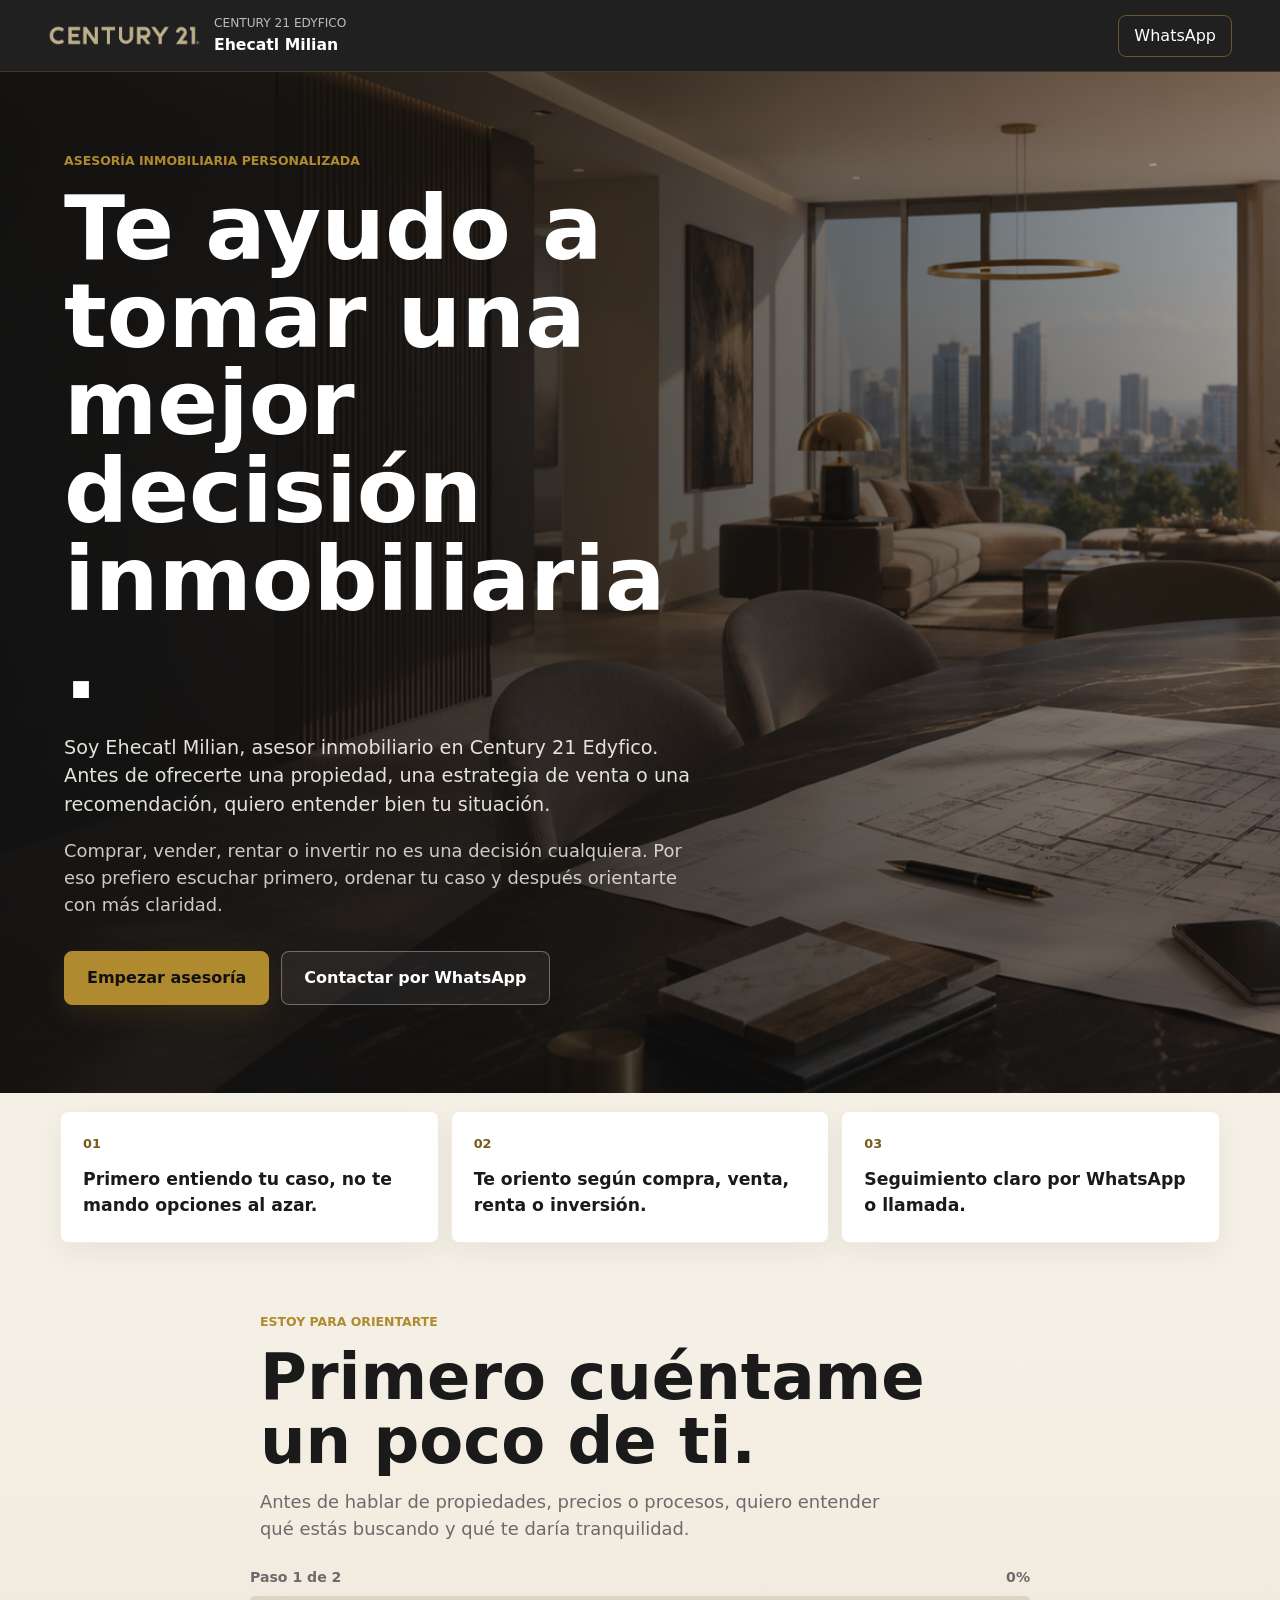
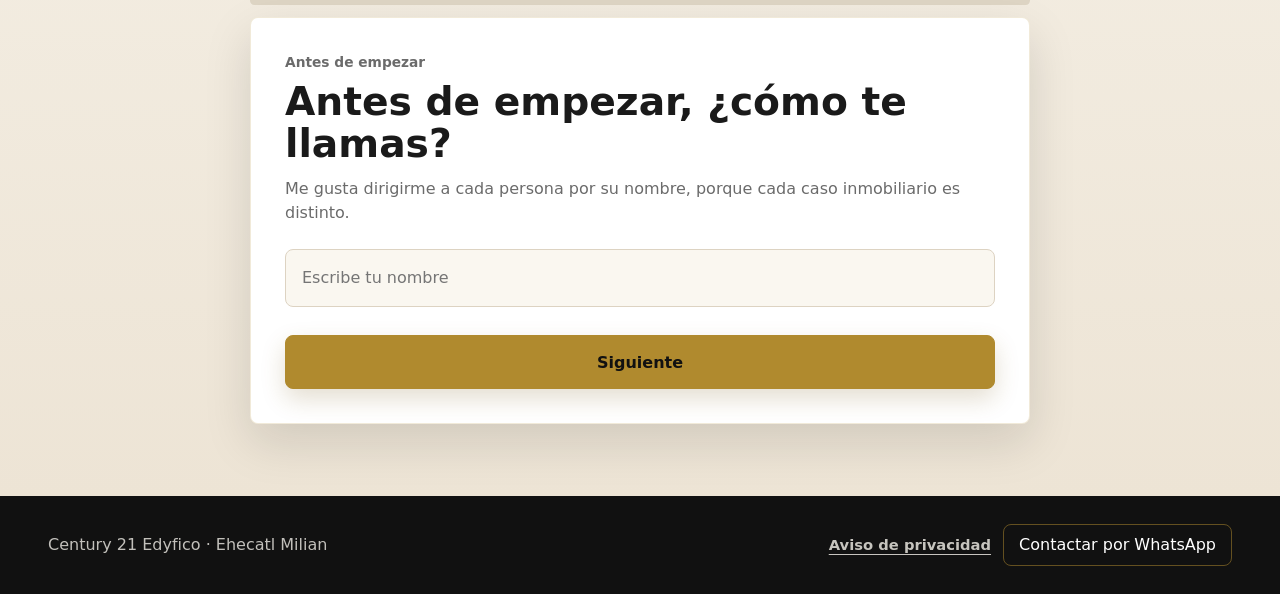
==== commit 2b0bb8e3: "Ocultar inventario durante perfilador" ====
--- a/index.html
+++ b/index.html
@@ -135,7 +135,7 @@
         </div>
       </section>
 
-      <section class="inventory-section" id="inventario" aria-labelledby="inventory-title">
+      <section class="inventory-section" id="inventario" aria-labelledby="inventory-title" hidden>
         <div class="section-heading inventory-heading">
           <p class="eyebrow">Inventario sugerido</p>
           <h2 id="inventory-title">Opciones que podrían interesarte</h2>
@@ -151,13 +151,12 @@
 
           <div id="inventoryEmpty" class="inventory-empty" hidden>
             <p>
-              Gracias por compartir tu caso. Por ahora no te muestro una opción
-              específica porque prefiero revisar bien tu objetivo, presupuesto y
-              zona antes de sugerirte algo.
+              Si gustas, puedes revisar el inventario completo aquí. Si ves alguna
+              propiedad que te interese, escríbeme y la revisamos con calma.
             </p>
             <p>
-              Puedes revisar el inventario completo o escribirme para buscar
-              opciones con más calma.
+              También puedo ayudarte a buscar opciones más alineadas con tu zona,
+              presupuesto y objetivo.
             </p>
             <a
               class="button button-primary"
